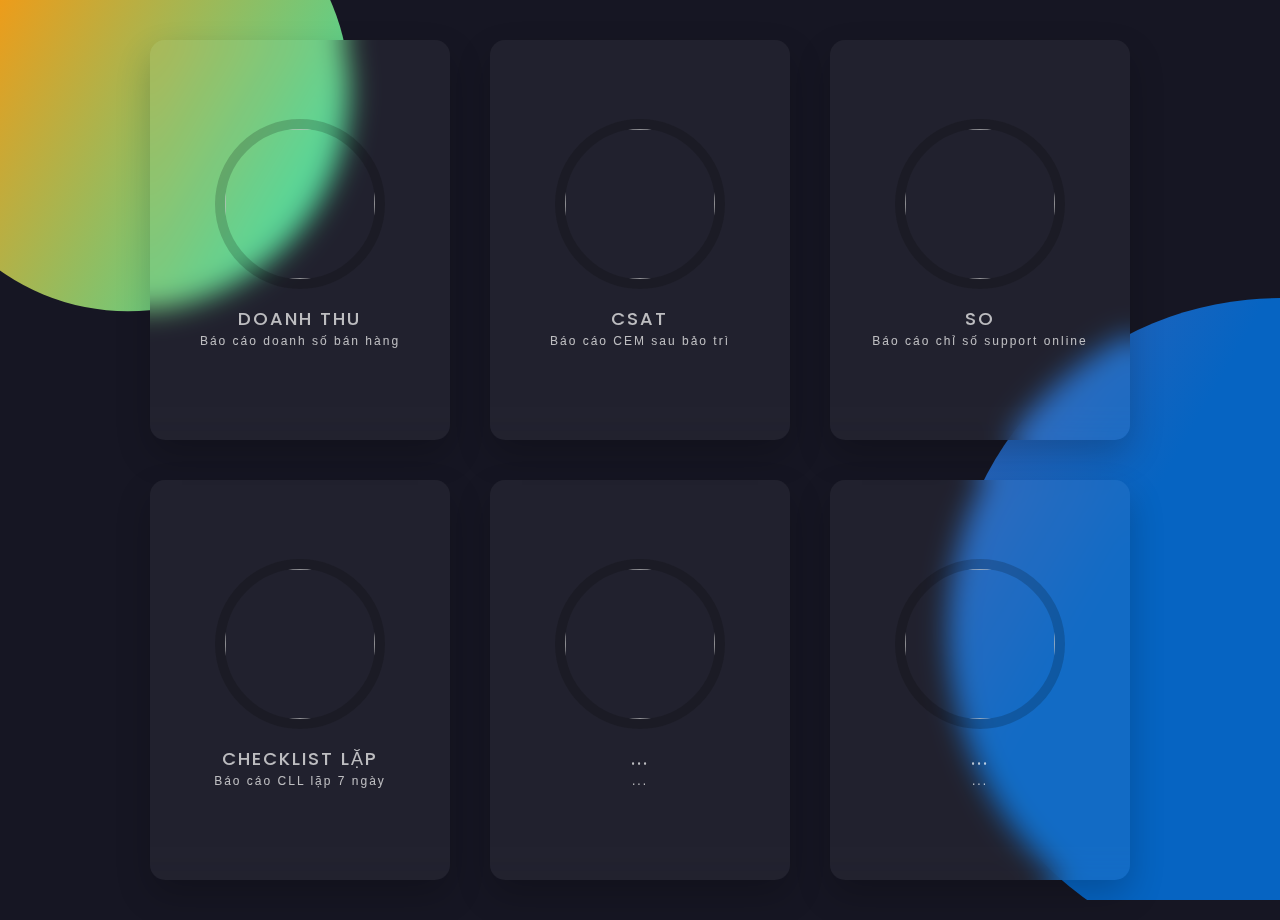
==== kpi.html @ 542de05e "Add files via upload" ====
<!DOCTYPE html>
<html lang="en">
<head>
  <meta charset="UTF-8">
  <meta http-equiv="X-UA-Compatible" content="IE=edge">
  <meta name="viewport" content="width=device-width, initial-scale=1.0">
  <title>KPIs | INDO-PNCHO</title>
  <link rel="shortcut icon" href="./img/header.webp" type="image/webp" />
  <link rel="stylesheet" href="https://cdnjs.cloudflare.com/ajax/libs/font-awesome/5.15.3/css/all.min.css">
  <link rel="stylesheet" href="./style.css">
  <body> 
  <section>
    <div class="container">
      <a href="https://datastudio.google.com/s/rlrhuk9gJSI">
				<div class="card">
					<div class="content">
						<div class="imgBx"><img src="./img/sale.webp" alt=""></div>
						<div class="contentBx">
							<h3>DOANH THU<br><span>Báo cáo doanh số bán hàng</span></h3>
						</div>
					</div>
					<ul class="sci">
						<li style="--i:1">
								<i class="fas fa-download"></i>
						</li>						
					</ul>
				</div>			
			</a>
      <a href="https://datastudio.google.com/s/sYtmr8XvmPI">
				<div class="card">
					<div class="content">
						<div class="imgBx"><img src="./img/cem.webp" alt=""></div>
						<div class="contentBx">
							<h3>CSAT<br><span>Báo cáo CEM sau bảo trì</span></h3>
						</div>
					</div>
					<ul class="sci">
						<li style="--i:1">
								<i class="fas fa-download"></i>
						</li>						
					</ul>
				</div>			
			</a>
      <a href="https://datastudio.google.com/s/s3xNQ9M_AfQ">
				<div class="card">
					<div class="content">
						<div class="imgBx"><img src="./img/so.webp" alt=""></div>
						<div class="contentBx">
							<h3>SO<br><span>Báo cáo chỉ số support online</span></h3>
						</div>
					</div>
					<ul class="sci">
						<li style="--i:1">
								<i class="fas fa-download"></i>
						</li>						
					</ul>
				</div>			
			</a>
      <a href="https://indopncho.github.io/">
				<div class="card">
					<div class="content">
						<div class="imgBx"><img src="./img/cll7n.webp" alt=""></div>
						<div class="contentBx">
							<h3>Checklist lặp<br><span>Báo cáo CLL lặp 7 ngày</span></h3>
						</div>
					</div>
					<ul class="sci">
						<li style="--i:1">
								<i class="fas fa-download"></i>
						</li>						
					</ul>
				</div>			
			</a>
      <a href="https://indopncho.github.io/">
				<div class="card">
					<div class="content">
						<div class="imgBx"><img src="./img/other.webp" alt=""></div>
						<div class="contentBx">
							<h3>...<br><span>...</span></h3>
						</div>
					</div>
					<ul class="sci">
						<li style="--i:1">
								<i class="fas fa-download"></i>
						</li>						
					</ul>
				</div>			
			</a>
      <a href="https://indopncho.github.io/">
				<div class="card">
					<div class="content">
						<div class="imgBx"><img src="./img/coming.webp" alt=""></div>
						<div class="contentBx">
							<h3>...<br><span>...</span></h3>
						</div>
					</div>
					<ul class="sci">
						<li style="--i:1">
								<i class="fas fa-download"></i>
						</li>						
					</ul>
				</div>			
			</a>
    </div>
</section>
</body>
</html>
---- style.css ----
@import url("https://fonts.googleapis.com/css2?family=Poppins:wght@300;400;500&display=swap");
* {
  margin: 0;
  padding: 0;
  font-family: "Poppins", sans-serif;
}
a {
  text-decoration: none;
}

body {
  display: flex;
  justify-content: center;
  align-items: center;
  flex-wrap: wrap;
  background: #161623;
  min-height: 100vh;
}

section::before {
  content: "";
  position: absolute;
  top: 0;
  left: 0;
  width: 100%;
  height: 100%;
  background: linear-gradient(120deg, #f86086, #0664c2 80%);
  clip-path: circle(30% at right 70%);
}

section::after {
  content: "";
  position: absolute;
  top: 0;
  left: 0;
  width: 100%;
  height: 100%;
  background: linear-gradient(120deg, #ed9c1a, #20e6b9 30%);
  clip-path: circle(20% at 10% 10%);
}

.container {
  position: relative;
  z-index: 1;
  display: flex;
  justify-content: center;
  align-items: center;
  flex-wrap: wrap;
  margin: 20px 20px;
}

.container .card {
  position: relative;
  width: 300px;
  height: 400px;
  background: rgba(255, 255, 255, 0.05);
  margin: 20px;
  box-shadow: 0 15px 35px rgba(0, 0, 0, 0.2);
  border-radius: 15px;
  display: flex;
  justify-content: center;
  align-items: center;
  backdrop-filter: blur(14px);
}

.container .card .content {
  position: relative;
  display: flex;
  justify-content: center;
  align-items: center;
  flex-direction: column;
  opacity: 0.7;
  transition: 0.5s;
}

.container .card:hover .content {
  opacity: 1;
  transform: translateY(-20px);
}

.container .card .content .imgBx {
  position: relative;
  width: 150px;
  height: 150px;
  border-radius: 50%;
  overflow: hidden;
  border: 10px solid rgba(0, 0, 0, 0.25);
  cursor: pointer;
}

.container .card .content .imgBx img {
  position: absolute;
  top: 0;
  left: 0;
  width: 100%;
  height: 100%;
  object-fit: cover;
}
.container .card .content .contentBx h3 {
  color: #fff;
  text-transform: uppercase;
  letter-spacing: 2px;
  font-weight: 500;
  font-size: 18px;
  text-align: center;
  margin: 20px 0 10px;
  line-height: 1.1em;
}

.container .card .content .contentBx h3 span {
  font-size: 12px;
  font-weight: 300;
  text-transform: initial;
  font-family: Helvetica, sans-serif;
}

.container .card .sci {
  position: absolute;
  bottom: 50px;
  display: flex;
}

.container .card .sci li {
  list-style: none;
  margin: 0 10px;
  transform: translateY(40px);
  transition: 0.5s;
  opacity: 0;
  transition-delay: calc(0.1s * var(--i));
}

.container .card:hover .sci li {
  transform: translateY(0px);
  opacity: 1;
}

.container .card .sci li {
  color: #fff;
  font-size: 24px;
}

.heart {
  width: 50px;
  margin-bottom: 20px;
  animation: heartBeat 1s ease-in-out infinite;
}

@keyframes heartBeat {
  0% {
    transform: scale(0.9);
  }

  45% {
    transform: scale(1.1);
  }

  70% {
    transform: scale(0.9);
  }

  100% {
    transform: scale(0.9);
  }
}

.time {
  color: #fff;
  display: flex;
  flex-direction: column;
  align-items: center;
  justify-content: center;
}

.time h2,
.time p {
  margin: 0;
  margin-bottom: 4px;
}

.time h2 {
  font-size: 2.4rem;
}

.time p {
  font-size: 1.5rem;
}

.sup-time {
  font-weight: 300;
}
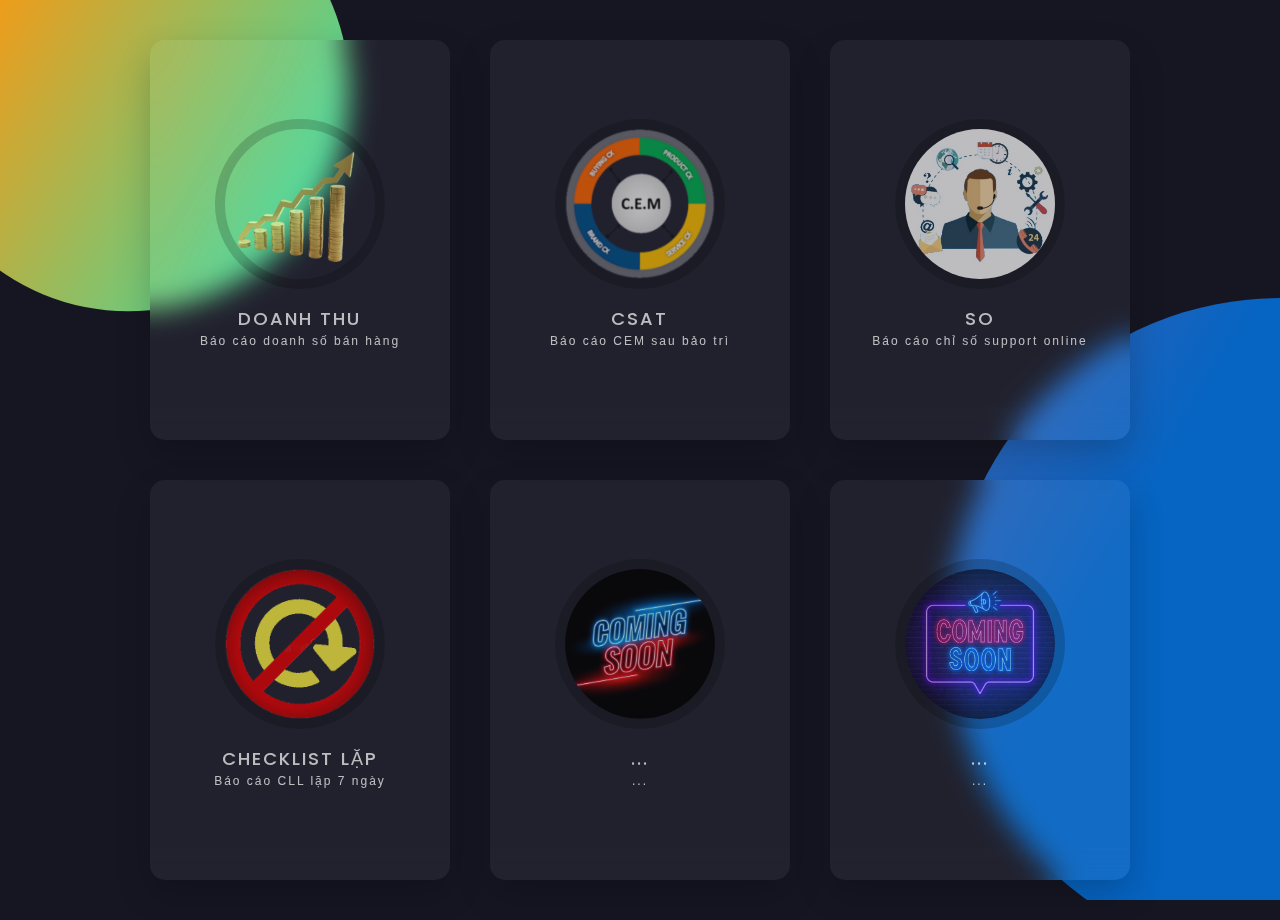
==== commit bbd099ad: "Update kpi.html" ====
--- a/kpi.html
+++ b/kpi.html
@@ -56,7 +56,7 @@
 					</ul>
 				</div>			
 			</a>
-      <a href="https://indopncho.github.io/">
+      <a href="https://indoho.github.io/2021/">
 				<div class="card">
 					<div class="content">
 						<div class="imgBx"><img src="./img/cll7n.webp" alt=""></div>
@@ -71,7 +71,7 @@
 					</ul>
 				</div>			
 			</a>
-      <a href="https://indopncho.github.io/">
+      <a href="https://indoho.github.io/2021/">
 				<div class="card">
 					<div class="content">
 						<div class="imgBx"><img src="./img/other.webp" alt=""></div>
@@ -86,7 +86,7 @@
 					</ul>
 				</div>			
 			</a>
-      <a href="https://indopncho.github.io/">
+      <a href="https://indoho.github.io/2021/">
 				<div class="card">
 					<div class="content">
 						<div class="imgBx"><img src="./img/coming.webp" alt=""></div>
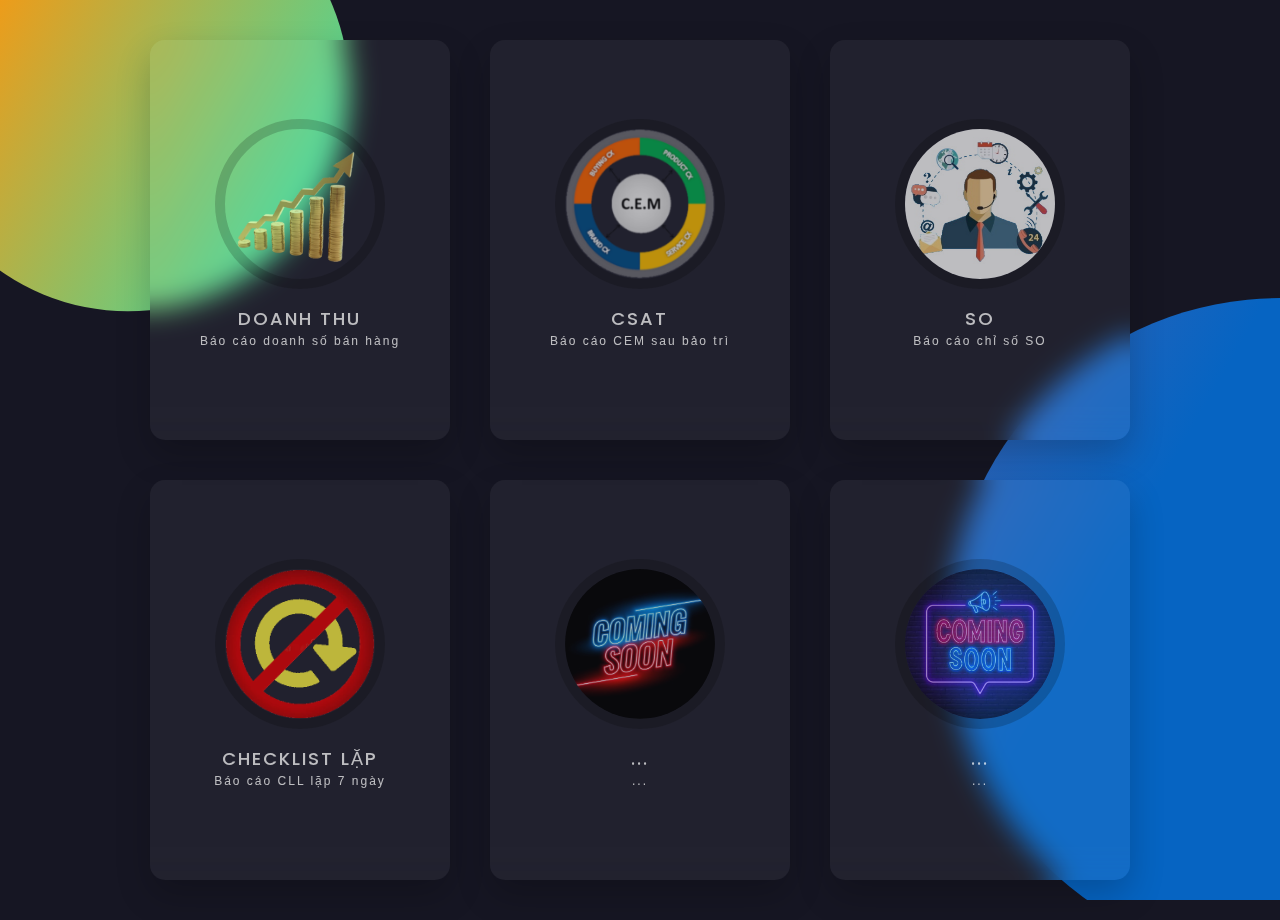
==== commit d552ef16: "Update kpi.html" ====
--- a/kpi.html
+++ b/kpi.html
@@ -41,12 +41,12 @@
 					</ul>
 				</div>			
 			</a>
-      <a href="https://datastudio.google.com/s/s3xNQ9M_AfQ">
+      <a href="https://datastudio.google.com/s/me_282pQteE">
 				<div class="card">
 					<div class="content">
 						<div class="imgBx"><img src="./img/so.webp" alt=""></div>
 						<div class="contentBx">
-							<h3>SO<br><span>Báo cáo chỉ số support online</span></h3>
+							<h3>SO<br><span>Báo cáo chỉ số SO</span></h3>
 						</div>
 					</div>
 					<ul class="sci">
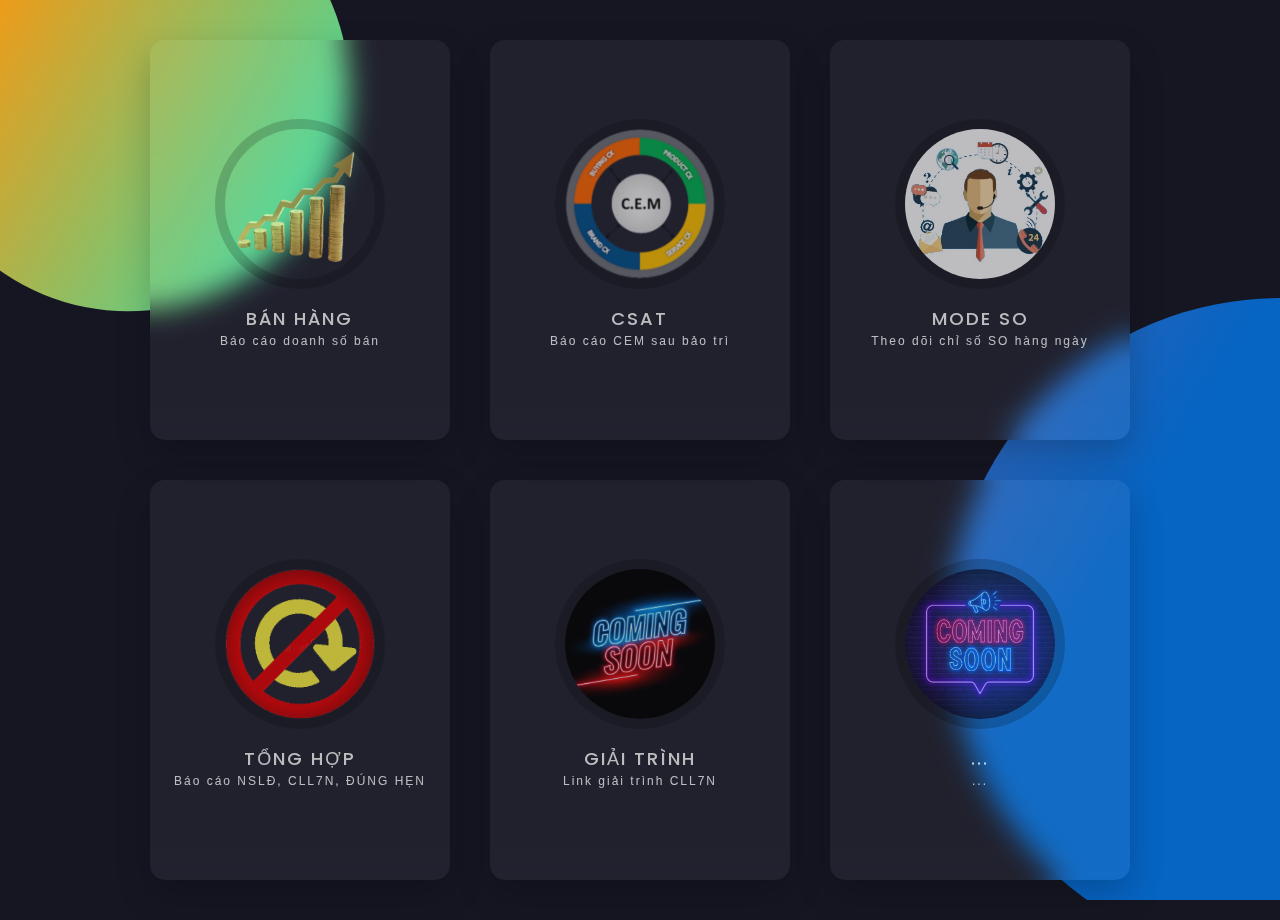
==== commit f3e94353: "Add files via upload" ====
--- a/kpi.html
+++ b/kpi.html
@@ -11,12 +11,12 @@
   <body> 
   <section>
     <div class="container">
-      <a href="https://datastudio.google.com/s/rlrhuk9gJSI">
+      <a href="https://datastudio.google.com/reporting/44881511-5e8b-404a-902d-53116202c833">
 				<div class="card">
 					<div class="content">
 						<div class="imgBx"><img src="./img/sale.webp" alt=""></div>
 						<div class="contentBx">
-							<h3>DOANH THU<br><span>Báo cáo doanh số bán hàng</span></h3>
+							<h3>BÁN HÀNG<br><span>Báo cáo doanh số bán</span></h3>
 						</div>
 					</div>
 					<ul class="sci">
@@ -26,7 +26,7 @@
 					</ul>
 				</div>			
 			</a>
-      <a href="https://datastudio.google.com/s/sYtmr8XvmPI">
+      <a href="https://datastudio.google.com/reporting/ee97b125-c674-40fb-b239-159a5a468821">
 				<div class="card">
 					<div class="content">
 						<div class="imgBx"><img src="./img/cem.webp" alt=""></div>
@@ -46,7 +46,7 @@
 					<div class="content">
 						<div class="imgBx"><img src="./img/so.webp" alt=""></div>
 						<div class="contentBx">
-							<h3>SO<br><span>Báo cáo chỉ số SO</span></h3>
+							<h3>Mode SO<br><span>Theo dõi chỉ số SO hàng ngày</span></h3>
 						</div>
 					</div>
 					<ul class="sci">
@@ -56,12 +56,12 @@
 					</ul>
 				</div>			
 			</a>
-      <a href="https://indoho.github.io/2021/">
+      <a href="https://datastudio.google.com/reporting/7c1c5434-4f34-4f28-a5bc-607ad5e5307c">
 				<div class="card">
 					<div class="content">
 						<div class="imgBx"><img src="./img/cll7n.webp" alt=""></div>
 						<div class="contentBx">
-							<h3>Checklist lặp<br><span>Báo cáo CLL lặp 7 ngày</span></h3>
+							<h3>Tổng hợp<br><span>Báo cáo NSLĐ, CLL7N, ĐÚNG HẸN</span></h3>
 						</div>
 					</div>
 					<ul class="sci">
@@ -71,12 +71,12 @@
 					</ul>
 				</div>			
 			</a>
-      <a href="https://indoho.github.io/2021/">
+      <a href="https://docs.google.com/spreadsheets/d/1_llajid8Z7JKx0rHyOIjmuoZeGkmCOx6LWK5BaGGDqg/edit#gid=0">
 				<div class="card">
 					<div class="content">
 						<div class="imgBx"><img src="./img/other.webp" alt=""></div>
 						<div class="contentBx">
-							<h3>...<br><span>...</span></h3>
+							<h3>Giải trình<br><span>Link giải trình CLL7N</span></h3>
 						</div>
 					</div>
 					<ul class="sci">
@@ -86,7 +86,7 @@
 					</ul>
 				</div>			
 			</a>
-      <a href="https://indoho.github.io/2021/">
+      <a href="https://indopncho.github.io/">
 				<div class="card">
 					<div class="content">
 						<div class="imgBx"><img src="./img/coming.webp" alt=""></div>
